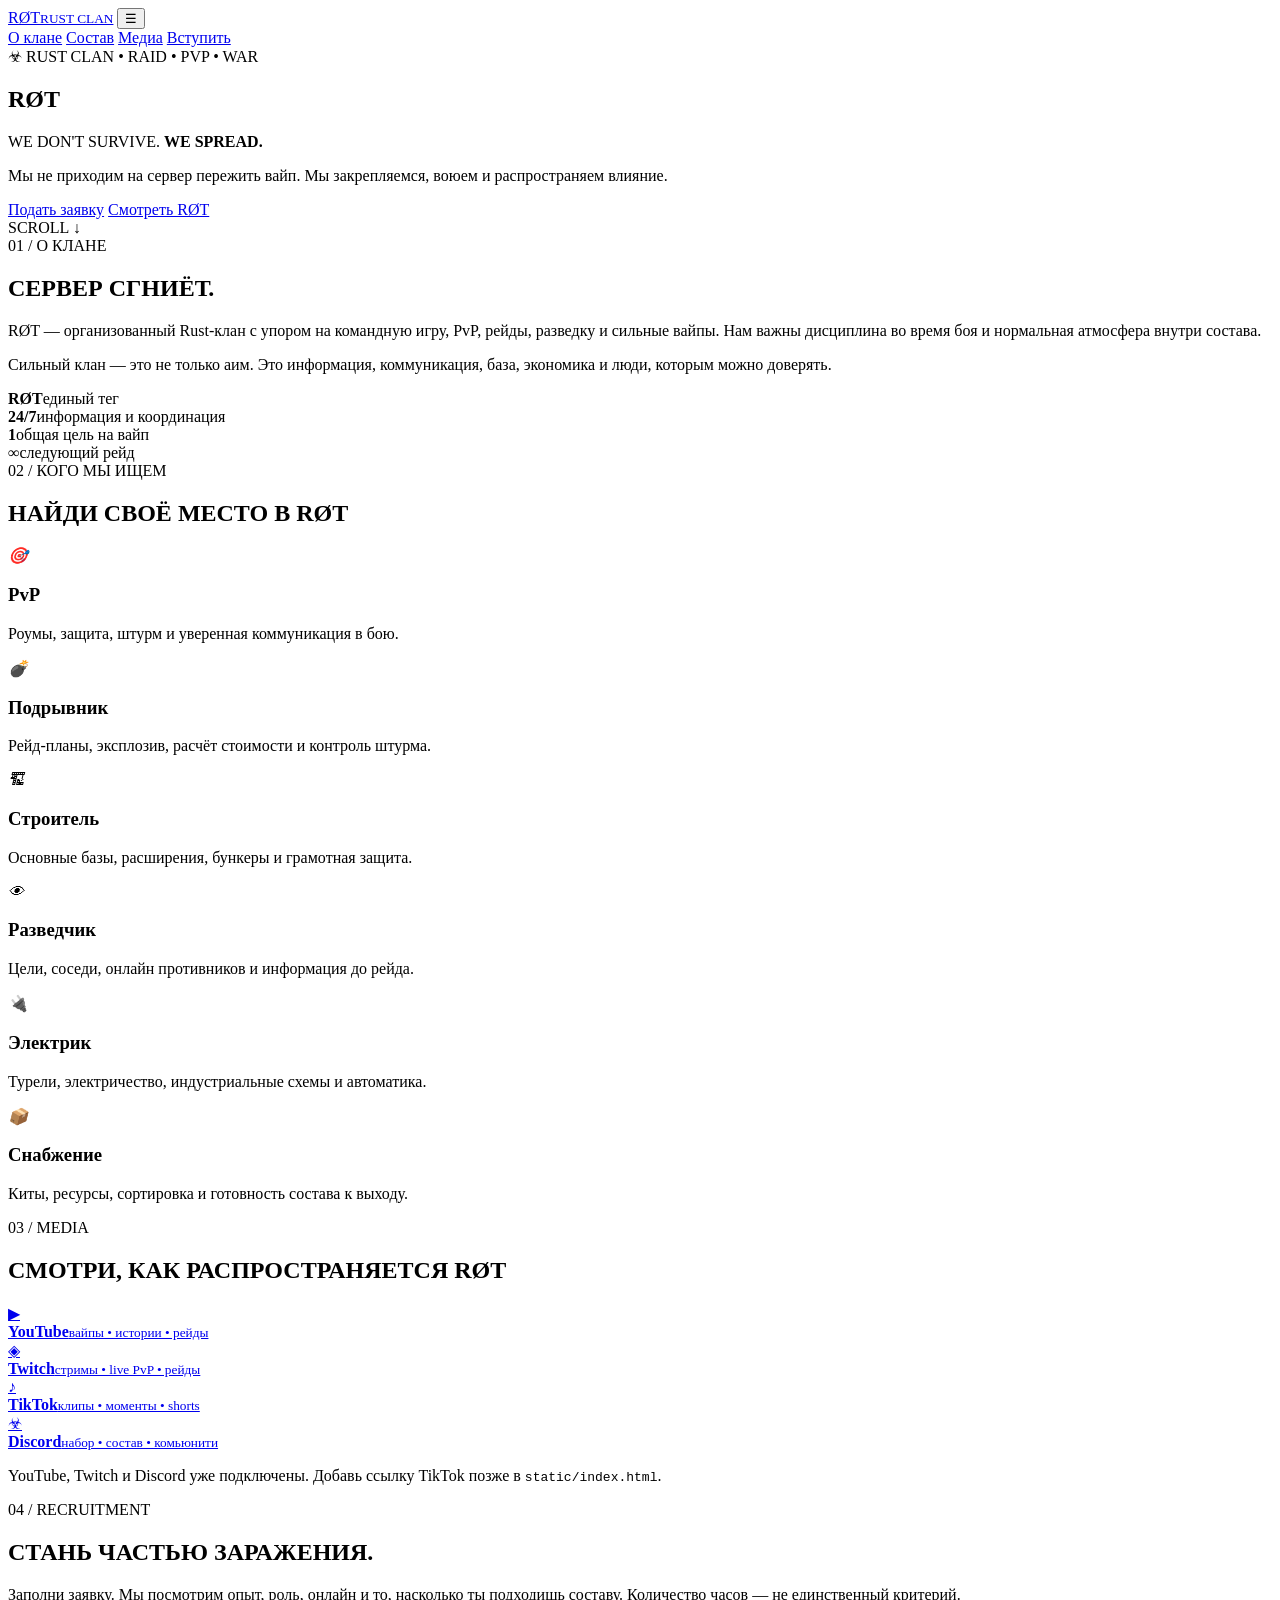
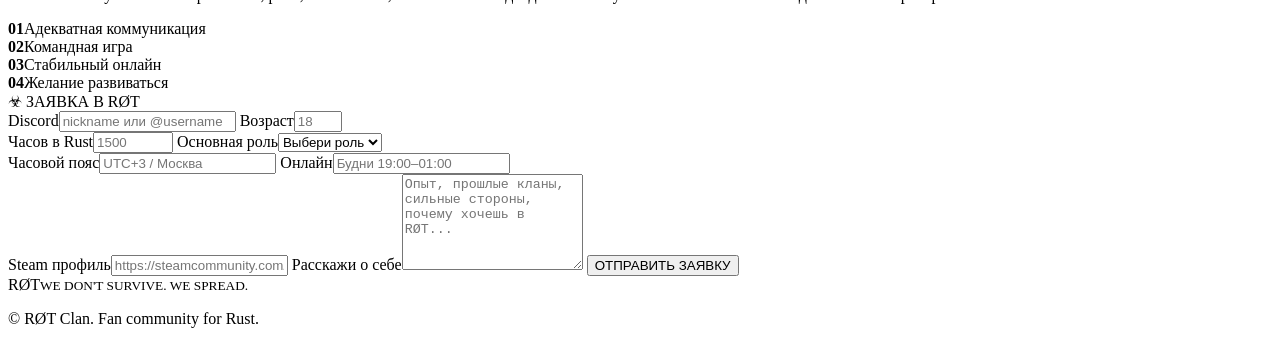
==== index.html @ fae0fb38 "Add files via upload" ====
<!doctype html>
<html lang="ru">
<head>
  <meta charset="utf-8" />
  <meta name="viewport" content="width=device-width, initial-scale=1" />
  <meta name="theme-color" content="#070707" />
  <title>RØT — Rust Clan</title>
  <meta name="description" content="RØT — Rust клан. Рейды, PvP, войны и набор в состав." />
  <link rel="stylesheet" href="/static/styles.css" />
</head>
<body>
  <div class="noise"></div>
  <header class="nav-wrap">
    <nav class="nav container">
      <a href="#home" class="brand"><span>RØT</span><small>RUST CLAN</small></a>
      <button class="menu" aria-label="Открыть меню">☰</button>
      <div class="nav-links">
        <a href="#about">О клане</a>
        <a href="#roles">Состав</a>
        <a href="#media">Медиа</a>
        <a href="#apply" class="nav-cta">Вступить</a>
      </div>
    </nav>
  </header>

  <main>
    <section id="home" class="hero">
      <div class="hero-shade"></div>
      <div class="container hero-content">
        <div class="eyebrow">☣ RUST CLAN • RAID • PVP • WAR</div>
        <h1>R<span>Ø</span>T</h1>
        <p class="slogan">WE DON'T SURVIVE. <b>WE SPREAD.</b></p>
        <p class="lead">Мы не приходим на сервер пережить вайп. Мы закрепляемся, воюем и распространяем влияние.</p>
        <div class="hero-actions">
          <a class="button primary" href="#apply">Подать заявку</a>
          <a class="button ghost" href="#media">Смотреть RØT</a>
        </div>
      </div>
      <div class="scroll-mark">SCROLL ↓</div>
    </section>

    <section id="about" class="section">
      <div class="container grid-two">
        <div>
          <div class="section-kicker">01 / О КЛАНЕ</div>
          <h2>СЕРВЕР <span>СГНИЁТ.</span></h2>
          <p>RØT — организованный Rust-клан с упором на командную игру, PvP, рейды, разведку и сильные вайпы. Нам важны дисциплина во время боя и нормальная атмосфера внутри состава.</p>
          <p class="muted">Сильный клан — это не только аим. Это информация, коммуникация, база, экономика и люди, которым можно доверять.</p>
        </div>
        <div class="stats">
          <div class="stat"><strong>RØT</strong><span>единый тег</span></div>
          <div class="stat"><strong>24/7</strong><span>информация и координация</span></div>
          <div class="stat"><strong>1</strong><span>общая цель на вайп</span></div>
          <div class="stat"><strong>∞</strong><span>следующий рейд</span></div>
        </div>
      </div>
    </section>

    <section id="roles" class="section dark-panel">
      <div class="container">
        <div class="section-kicker">02 / КОГО МЫ ИЩЕМ</div>
        <h2>НАЙДИ СВОЁ <span>МЕСТО В RØT</span></h2>
        <div class="cards">
          <article class="card"><i>🎯</i><h3>PvP</h3><p>Роумы, защита, штурм и уверенная коммуникация в бою.</p></article>
          <article class="card"><i>💣</i><h3>Подрывник</h3><p>Рейд-планы, эксплозив, расчёт стоимости и контроль штурма.</p></article>
          <article class="card"><i>🏗</i><h3>Строитель</h3><p>Основные базы, расширения, бункеры и грамотная защита.</p></article>
          <article class="card"><i>👁</i><h3>Разведчик</h3><p>Цели, соседи, онлайн противников и информация до рейда.</p></article>
          <article class="card"><i>🔌</i><h3>Электрик</h3><p>Турели, электричество, индустриальные схемы и автоматика.</p></article>
          <article class="card"><i>📦</i><h3>Снабжение</h3><p>Киты, ресурсы, сортировка и готовность состава к выходу.</p></article>
        </div>
      </div>
    </section>

    <section id="media" class="section media-section">
      <div class="container">
        <div class="section-kicker">03 / MEDIA</div>
        <h2>СМОТРИ, КАК <span>РАСПРОСТРАНЯЕТСЯ RØT</span></h2>
        <div class="social-grid">
          <a class="social youtube" href="https://www.youtube.com/@weareROT" target="_blank" rel="noreferrer"><span>▶</span><div><b>YouTube</b><small>вайпы • истории • рейды</small></div></a>
          <a class="social twitch" href="https://www.twitch.tv/rotrusttv" target="_blank" rel="noreferrer"><span>◈</span><div><b>Twitch</b><small>стримы • live PvP • рейды</small></div></a>
          <a class="social tiktok" href="https://tiktok.com/" target="_blank" rel="noreferrer"><span>♪</span><div><b>TikTok</b><small>клипы • моменты • shorts</small></div></a>
          <a class="social discord" href="https://discord.gg/8aDauz4qF" target="_blank" rel="noreferrer"><span>☣</span><div><b>Discord</b><small>набор • состав • комьюнити</small></div></a>
        </div>
        <p class="hint">YouTube, Twitch и Discord уже подключены. Добавь ссылку TikTok позже в <code>static/index.html</code>.</p>
      </div>
    </section>

    <section id="apply" class="section application-section">
      <div class="container apply-grid">
        <div class="apply-copy">
          <div class="section-kicker">04 / RECRUITMENT</div>
          <h2>СТАНЬ ЧАСТЬЮ <span>ЗАРАЖЕНИЯ.</span></h2>
          <p>Заполни заявку. Мы посмотрим опыт, роль, онлайн и то, насколько ты подходишь составу. Количество часов — не единственный критерий.</p>
          <div class="requirements">
            <div><b>01</b><span>Адекватная коммуникация</span></div>
            <div><b>02</b><span>Командная игра</span></div>
            <div><b>03</b><span>Стабильный онлайн</span></div>
            <div><b>04</b><span>Желание развиваться</span></div>
          </div>
        </div>

        <form id="applicationForm" class="form-card">
          <div class="form-title"><span>☣</span> ЗАЯВКА В RØT</div>
          <div class="field-row">
            <label>Discord<input name="discord" placeholder="nickname или @username" required maxlength="64" /></label>
            <label>Возраст<input name="age" type="number" min="13" max="99" placeholder="18" required /></label>
          </div>
          <div class="field-row">
            <label>Часов в Rust<input name="rust_hours" type="number" min="0" max="100000" placeholder="1500" required /></label>
            <label>Основная роль<select name="role" required><option value="">Выбери роль</option><option>PvP</option><option>Подрывник</option><option>Строитель</option><option>Разведчик</option><option>Электрик</option><option>Добытчик</option><option>Снабженец</option><option>Универсал</option></select></label>
          </div>
          <div class="field-row">
            <label>Часовой пояс<input name="timezone" placeholder="UTC+3 / Москва" required maxlength="64" /></label>
            <label>Онлайн<input name="online" placeholder="Будни 19:00–01:00" required maxlength="120" /></label>
          </div>
          <label>Steam профиль<input name="steam" placeholder="https://steamcommunity.com/id/..." required maxlength="300" /></label>
          <label>Расскажи о себе<textarea name="about" rows="6" minlength="10" maxlength="2000" placeholder="Опыт, прошлые кланы, сильные стороны, почему хочешь в RØT..." required></textarea></label>
          <button class="button primary submit" type="submit">ОТПРАВИТЬ ЗАЯВКУ</button>
          <div id="formStatus" class="form-status" aria-live="polite"></div>
        </form>
      </div>
    </section>
  </main>

  <footer>
    <div class="container footer-inner">
      <div class="brand"><span>RØT</span><small>WE DON'T SURVIVE. WE SPREAD.</small></div>
      <p>© RØT Clan. Fan community for Rust.</p>
    </div>
  </footer>

  <script src="/static/app.js"></script>
</body>
</html>
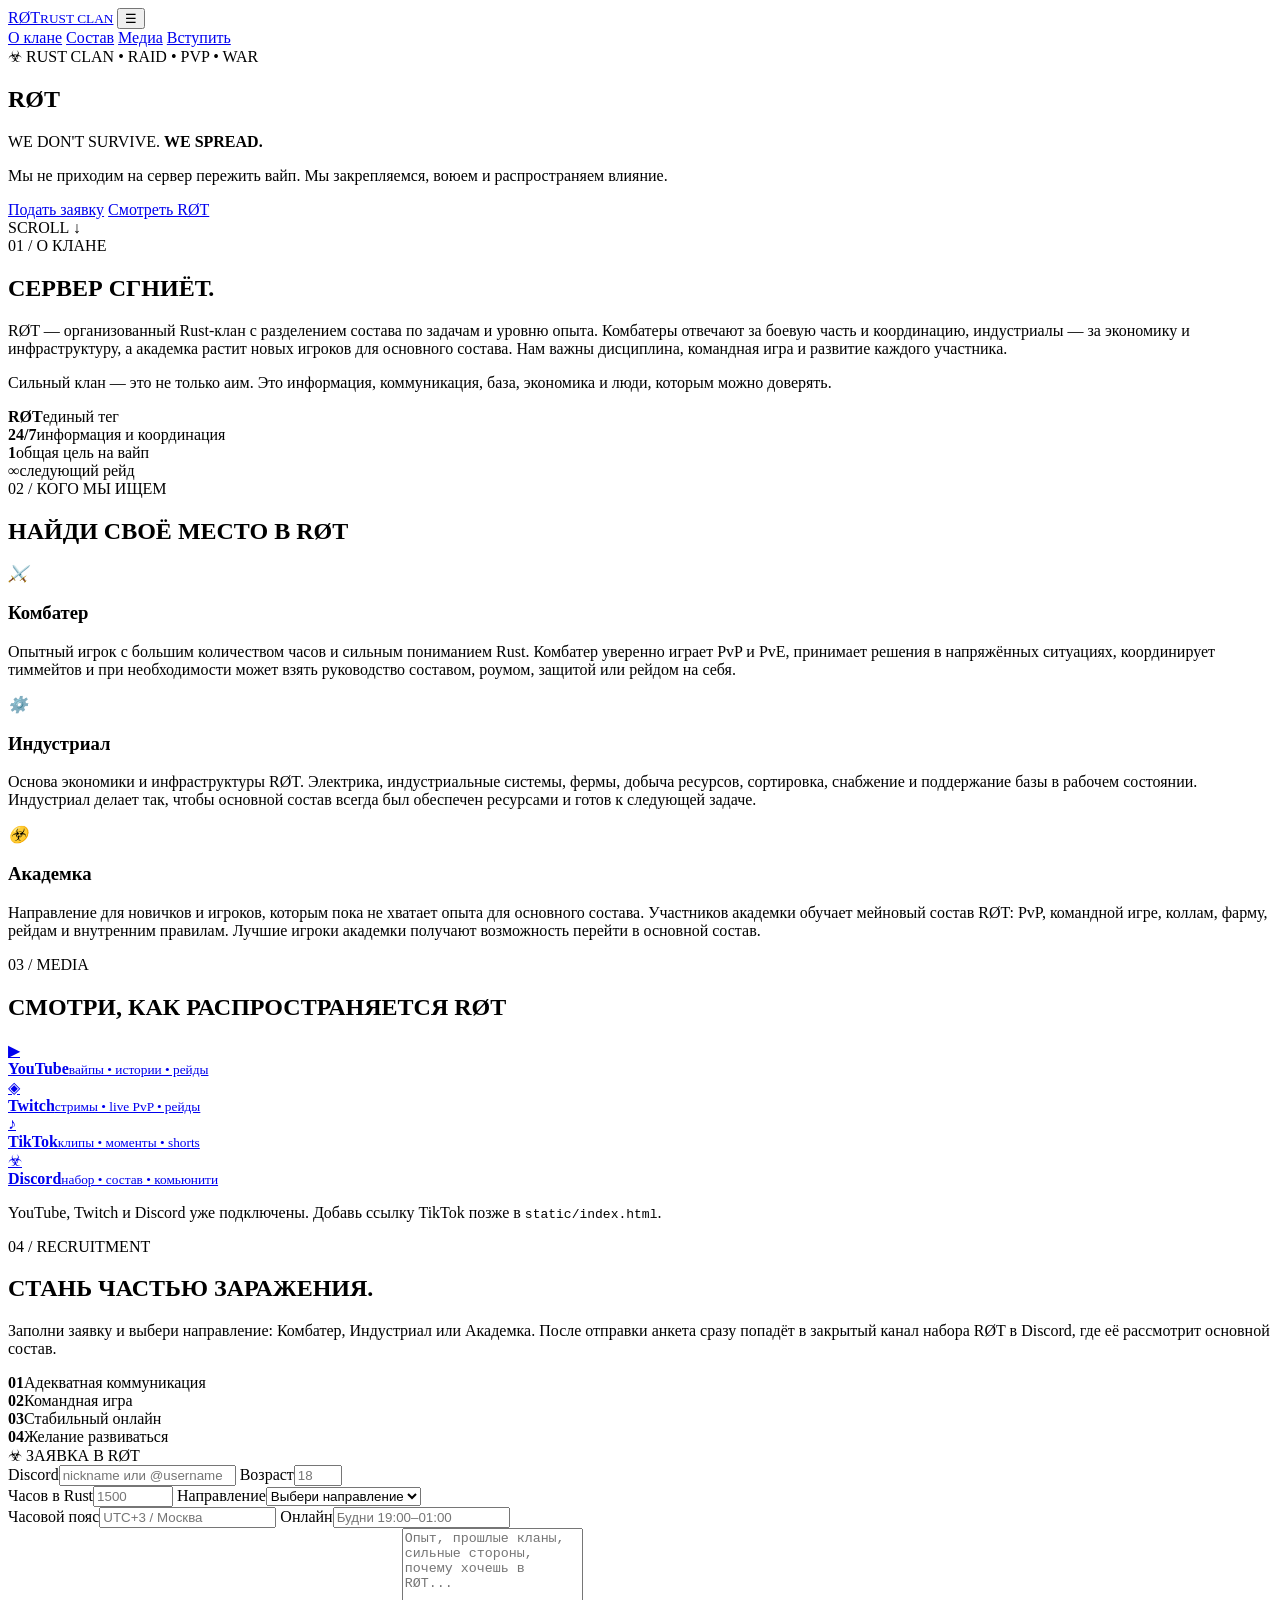
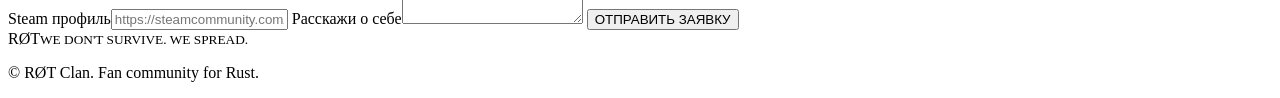
==== commit dbf5d1a8: "Add files via upload" ====
--- a/index.html
+++ b/index.html
@@ -44,7 +44,7 @@
         <div>
           <div class="section-kicker">01 / О КЛАНЕ</div>
           <h2>СЕРВЕР <span>СГНИЁТ.</span></h2>
-          <p>RØT — организованный Rust-клан с упором на командную игру, PvP, рейды, разведку и сильные вайпы. Нам важны дисциплина во время боя и нормальная атмосфера внутри состава.</p>
+          <p>RØT — организованный Rust-клан с разделением состава по задачам и уровню опыта. Комбатеры отвечают за боевую часть и координацию, индустриалы — за экономику и инфраструктуру, а академка растит новых игроков для основного состава. Нам важны дисциплина, командная игра и развитие каждого участника.</p>
           <p class="muted">Сильный клан — это не только аим. Это информация, коммуникация, база, экономика и люди, которым можно доверять.</p>
         </div>
         <div class="stats">
@@ -61,12 +61,9 @@
         <div class="section-kicker">02 / КОГО МЫ ИЩЕМ</div>
         <h2>НАЙДИ СВОЁ <span>МЕСТО В RØT</span></h2>
         <div class="cards">
-          <article class="card"><i>🎯</i><h3>PvP</h3><p>Роумы, защита, штурм и уверенная коммуникация в бою.</p></article>
-          <article class="card"><i>💣</i><h3>Подрывник</h3><p>Рейд-планы, эксплозив, расчёт стоимости и контроль штурма.</p></article>
-          <article class="card"><i>🏗</i><h3>Строитель</h3><p>Основные базы, расширения, бункеры и грамотная защита.</p></article>
-          <article class="card"><i>👁</i><h3>Разведчик</h3><p>Цели, соседи, онлайн противников и информация до рейда.</p></article>
-          <article class="card"><i>🔌</i><h3>Электрик</h3><p>Турели, электричество, индустриальные схемы и автоматика.</p></article>
-          <article class="card"><i>📦</i><h3>Снабжение</h3><p>Киты, ресурсы, сортировка и готовность состава к выходу.</p></article>
+          <article class="card"><i>⚔️</i><h3>Комбатер</h3><p>Опытный игрок с большим количеством часов и сильным пониманием Rust. Комбатер уверенно играет PvP и PvE, принимает решения в напряжённых ситуациях, координирует тиммейтов и при необходимости может взять руководство составом, роумом, защитой или рейдом на себя.</p></article>
+          <article class="card"><i>⚙️</i><h3>Индустриал</h3><p>Основа экономики и инфраструктуры RØT. Электрика, индустриальные системы, фермы, добыча ресурсов, сортировка, снабжение и поддержание базы в рабочем состоянии. Индустриал делает так, чтобы основной состав всегда был обеспечен ресурсами и готов к следующей задаче.</p></article>
+          <article class="card"><i>☣️</i><h3>Академка</h3><p>Направление для новичков и игроков, которым пока не хватает опыта для основного состава. Участников академки обучает мейновый состав RØT: PvP, командной игре, коллам, фарму, рейдам и внутренним правилам. Лучшие игроки академки получают возможность перейти в основной состав.</p></article>
         </div>
       </div>
     </section>
@@ -90,7 +87,7 @@
         <div class="apply-copy">
           <div class="section-kicker">04 / RECRUITMENT</div>
           <h2>СТАНЬ ЧАСТЬЮ <span>ЗАРАЖЕНИЯ.</span></h2>
-          <p>Заполни заявку. Мы посмотрим опыт, роль, онлайн и то, насколько ты подходишь составу. Количество часов — не единственный критерий.</p>
+          <p>Заполни заявку и выбери направление: Комбатер, Индустриал или Академка. После отправки анкета сразу попадёт в закрытый канал набора RØT в Discord, где её рассмотрит основной состав.</p>
           <div class="requirements">
             <div><b>01</b><span>Адекватная коммуникация</span></div>
             <div><b>02</b><span>Командная игра</span></div>
@@ -107,7 +104,7 @@
           </div>
           <div class="field-row">
             <label>Часов в Rust<input name="rust_hours" type="number" min="0" max="100000" placeholder="1500" required /></label>
-            <label>Основная роль<select name="role" required><option value="">Выбери роль</option><option>PvP</option><option>Подрывник</option><option>Строитель</option><option>Разведчик</option><option>Электрик</option><option>Добытчик</option><option>Снабженец</option><option>Универсал</option></select></label>
+            <label>Направление<select name="role" required><option value="">Выбери направление</option><option>Комбатер</option><option>Индустриал</option><option>Академка</option></select></label>
           </div>
           <div class="field-row">
             <label>Часовой пояс<input name="timezone" placeholder="UTC+3 / Москва" required maxlength="64" /></label>
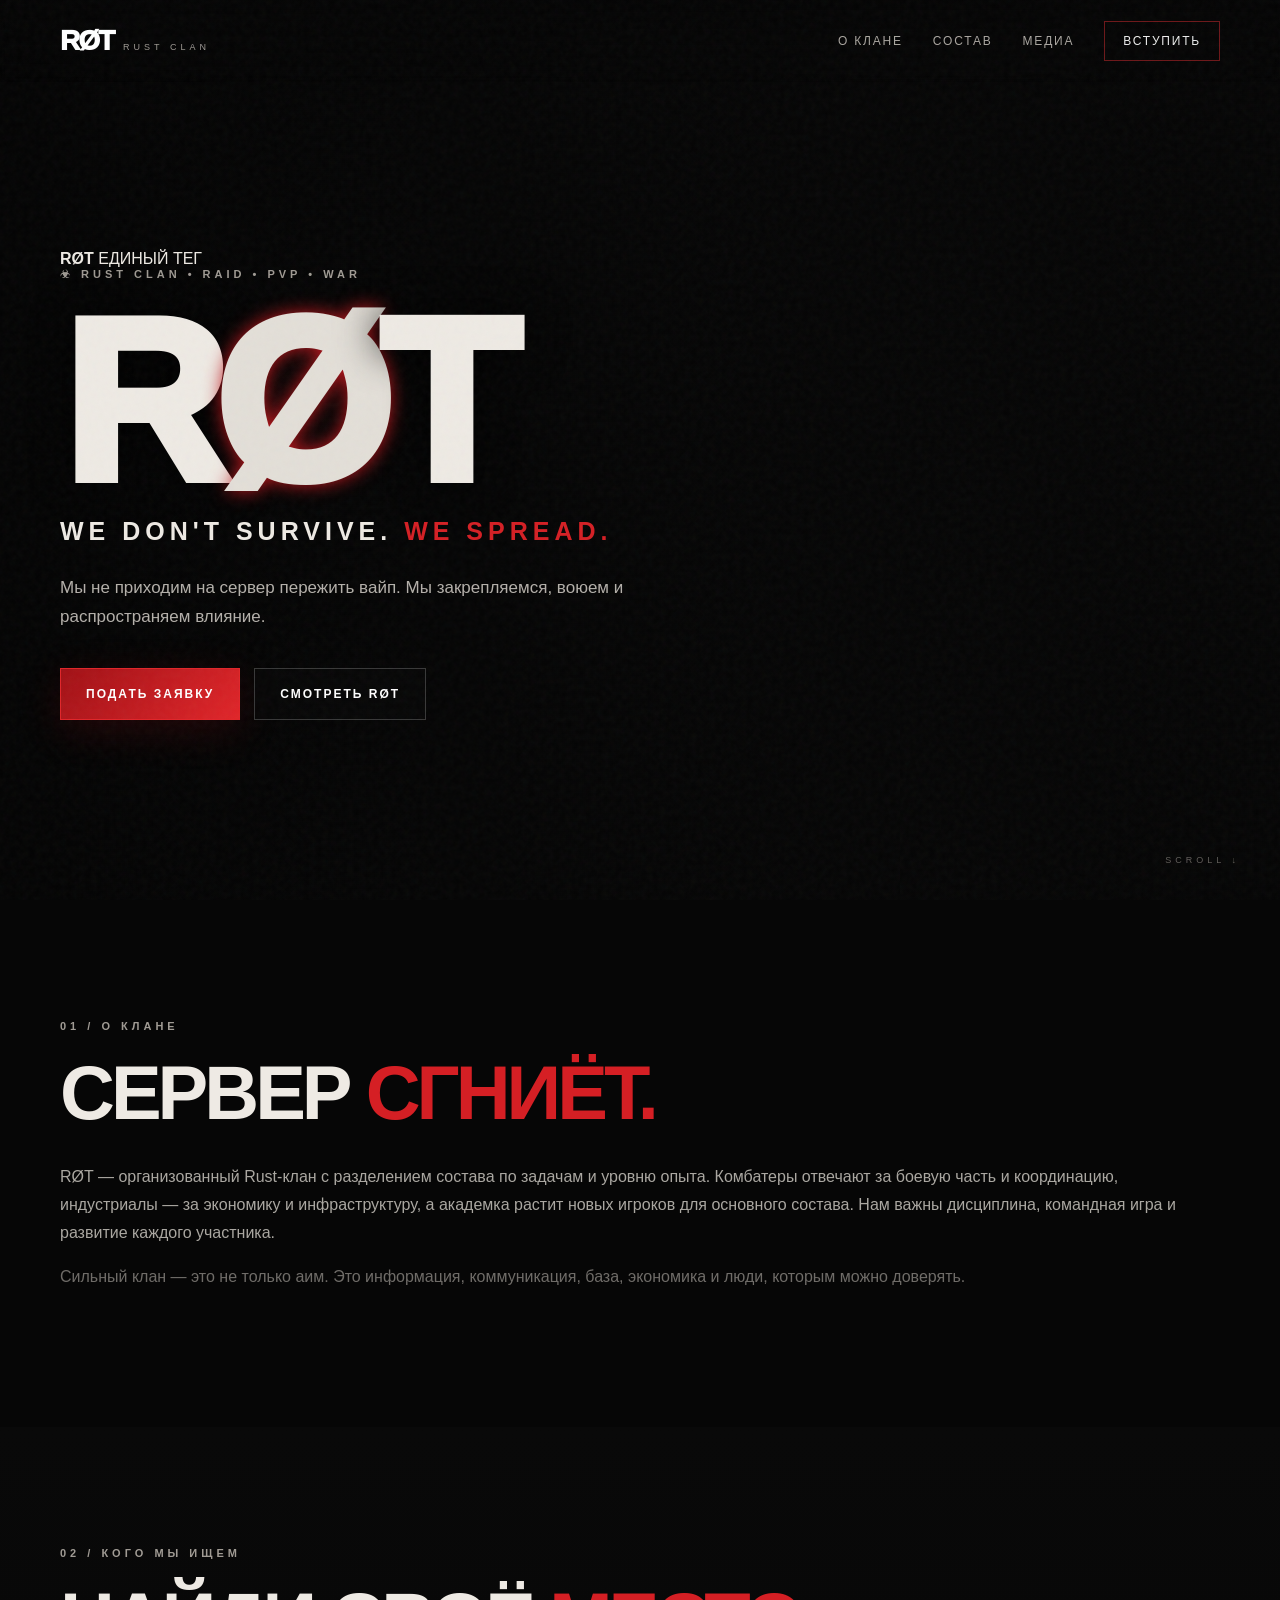
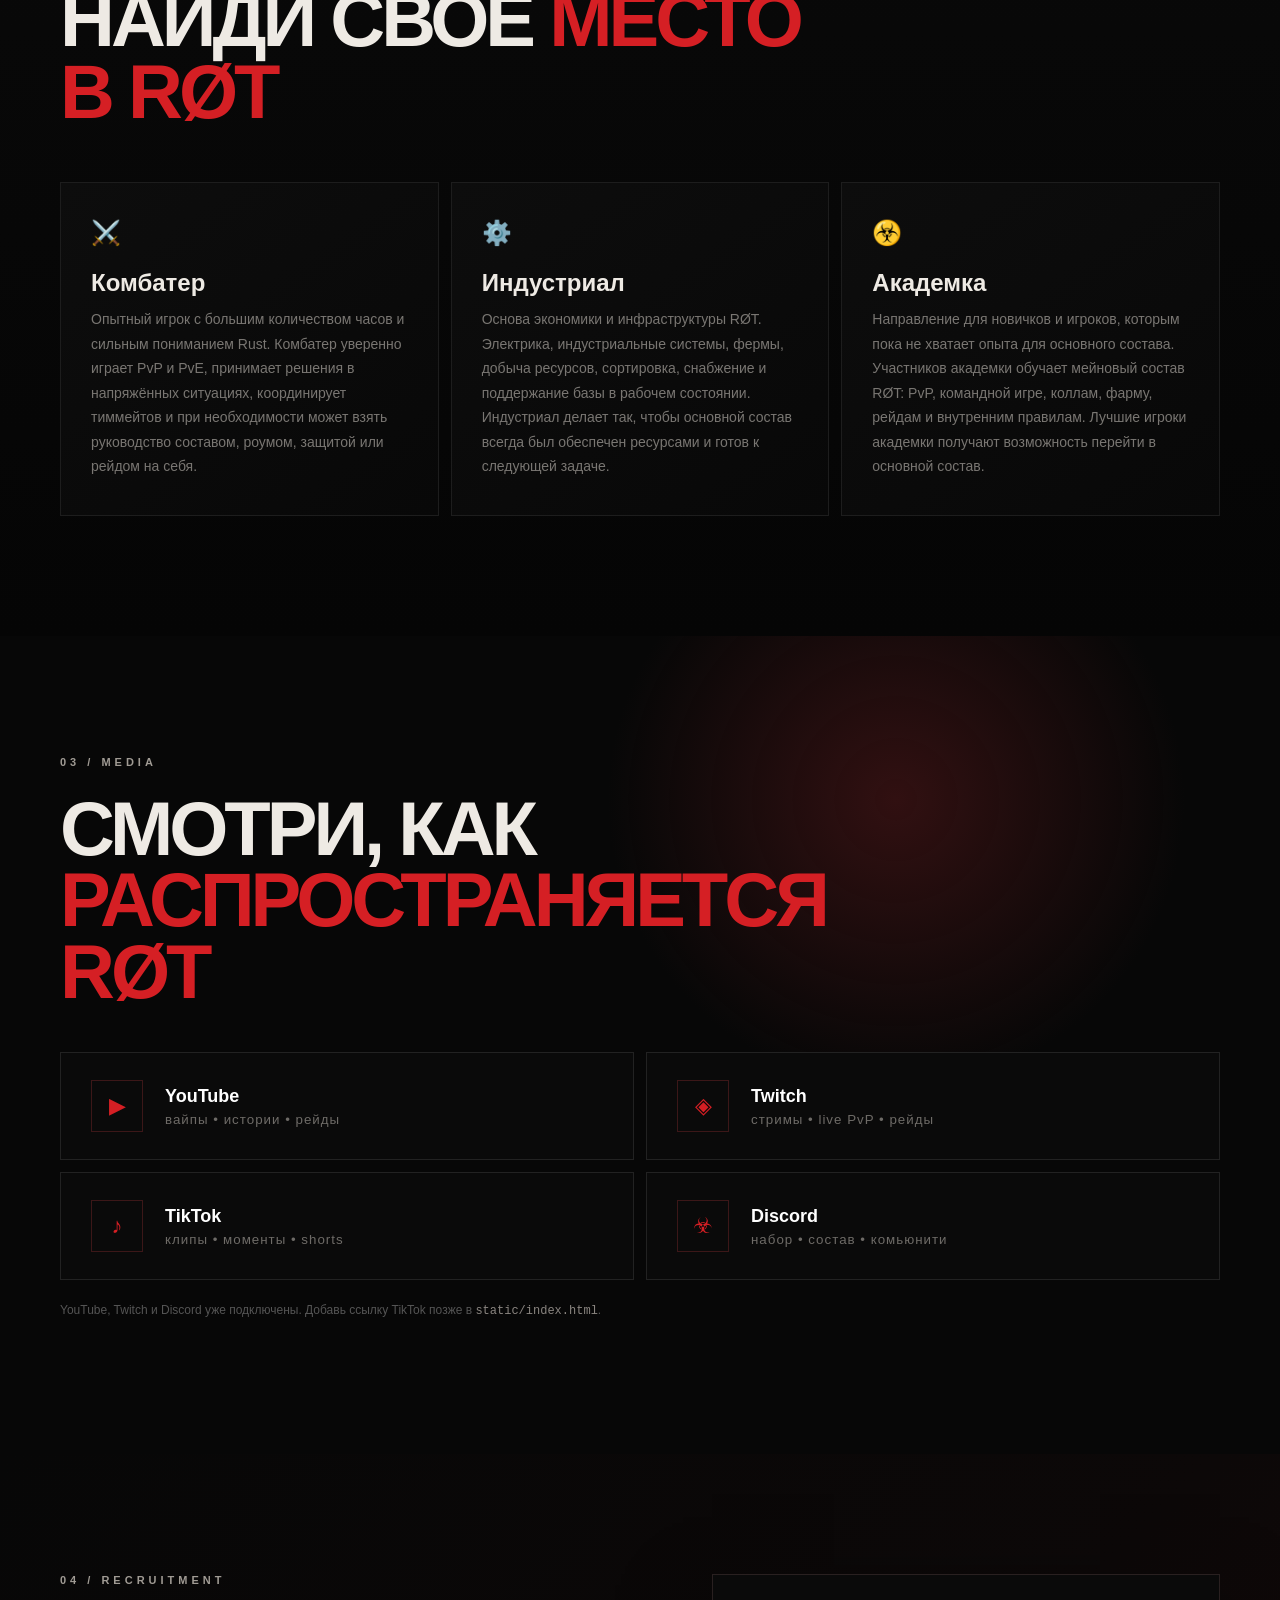
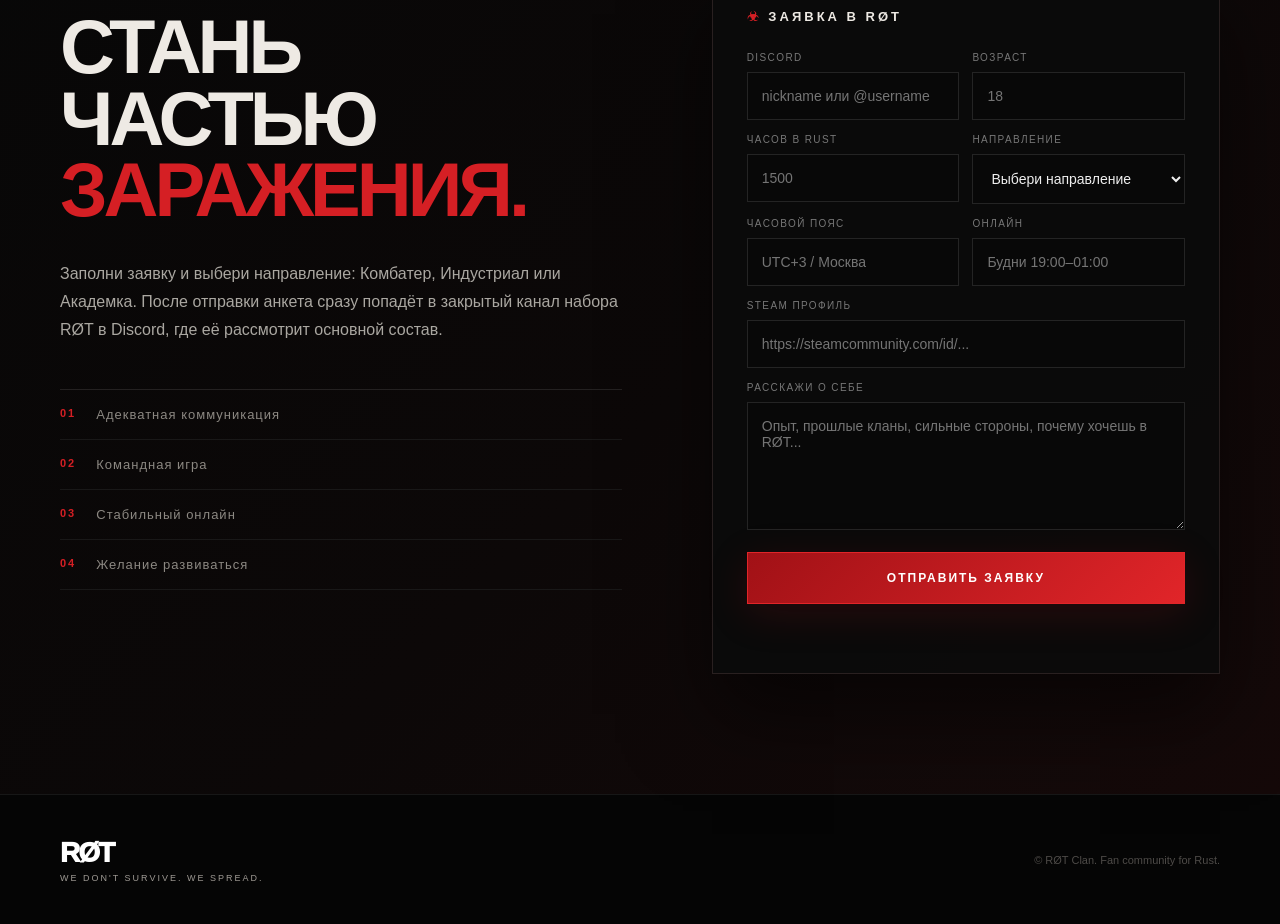
==== commit 6d08042e: "Add files via upload" ====
--- a/index.html
+++ b/index.html
@@ -27,6 +27,10 @@
     <section id="home" class="hero">
       <div class="hero-shade"></div>
       <div class="container hero-content">
+        <div class="hero-tag">
+          <strong>RØT</strong>
+          <span>ЕДИНЫЙ ТЕГ</span>
+        </div>
         <div class="eyebrow">☣ RUST CLAN • RAID • PVP • WAR</div>
         <h1>R<span>Ø</span>T</h1>
         <p class="slogan">WE DON'T SURVIVE. <b>WE SPREAD.</b></p>
@@ -40,19 +44,11 @@
     </section>
 
     <section id="about" class="section">
-      <div class="container grid-two">
-        <div>
-          <div class="section-kicker">01 / О КЛАНЕ</div>
-          <h2>СЕРВЕР <span>СГНИЁТ.</span></h2>
-          <p>RØT — организованный Rust-клан с разделением состава по задачам и уровню опыта. Комбатеры отвечают за боевую часть и координацию, индустриалы — за экономику и инфраструктуру, а академка растит новых игроков для основного состава. Нам важны дисциплина, командная игра и развитие каждого участника.</p>
-          <p class="muted">Сильный клан — это не только аим. Это информация, коммуникация, база, экономика и люди, которым можно доверять.</p>
-        </div>
-        <div class="stats">
-          <div class="stat"><strong>RØT</strong><span>единый тег</span></div>
-          <div class="stat"><strong>24/7</strong><span>информация и координация</span></div>
-          <div class="stat"><strong>1</strong><span>общая цель на вайп</span></div>
-          <div class="stat"><strong>∞</strong><span>следующий рейд</span></div>
-        </div>
+      <div class="container about-clean">
+        <div class="section-kicker">01 / О КЛАНЕ</div>
+        <h2>СЕРВЕР <span>СГНИЁТ.</span></h2>
+        <p>RØT — организованный Rust-клан с разделением состава по задачам и уровню опыта. Комбатеры отвечают за боевую часть и координацию, индустриалы — за экономику и инфраструктуру, а академка растит новых игроков для основного состава. Нам важны дисциплина, командная игра и развитие каждого участника.</p>
+        <p class="muted">Сильный клан — это не только аим. Это информация, коммуникация, база, экономика и люди, которым можно доверять.</p>
       </div>
     </section>
 
@@ -76,7 +72,7 @@
           <a class="social youtube" href="https://www.youtube.com/@weareROT" target="_blank" rel="noreferrer"><span>▶</span><div><b>YouTube</b><small>вайпы • истории • рейды</small></div></a>
           <a class="social twitch" href="https://www.twitch.tv/rotrusttv" target="_blank" rel="noreferrer"><span>◈</span><div><b>Twitch</b><small>стримы • live PvP • рейды</small></div></a>
           <a class="social tiktok" href="https://tiktok.com/" target="_blank" rel="noreferrer"><span>♪</span><div><b>TikTok</b><small>клипы • моменты • shorts</small></div></a>
-          <a class="social discord" href="https://discord.gg/8aDauz4qF" target="_blank" rel="noreferrer"><span>☣</span><div><b>Discord</b><small>набор • состав • комьюнити</small></div></a>
+          <a class="social discord" href="https://discord.gg/JffW3eQeQ" target="_blank" rel="noreferrer"><span>☣</span><div><b>Discord</b><small>набор • состав • комьюнити</small></div></a>
         </div>
         <p class="hint">YouTube, Twitch и Discord уже подключены. Добавь ссылку TikTok позже в <code>static/index.html</code>.</p>
       </div>
--- a/static/styles.css
+++ b/static/styles.css
@@ -0,0 +1,6 @@
+:root{
+  --bg:#060606;--panel:#0b0b0b;--text:#eeeae4;--muted:#918d86;--red:#d51f24;--red2:#781015;--line:#222;
+}
+*{box-sizing:border-box}html{scroll-behavior:smooth}body{margin:0;background:var(--bg);color:var(--text);font-family:Arial,Helvetica,sans-serif;overflow-x:hidden}.container{width:min(1160px,calc(100% - 40px));margin:auto}.noise{position:fixed;inset:0;pointer-events:none;opacity:.055;z-index:99;background-image:url("data:image/svg+xml,%3Csvg viewBox='0 0 180 180' xmlns='http://www.w3.org/2000/svg'%3E%3Cfilter id='n'%3E%3CfeTurbulence type='fractalNoise' baseFrequency='.8' numOctaves='4' stitchTiles='stitch'/%3E%3C/filter%3E%3Crect width='100%25' height='100%25' filter='url(%23n)' opacity='.7'/%3E%3C/svg%3E")}.nav-wrap{position:fixed;top:0;left:0;right:0;z-index:30;background:linear-gradient(#050505ed,#05050590,transparent);backdrop-filter:blur(5px)}.nav{height:82px;display:flex;align-items:center;justify-content:space-between}.brand{display:flex;align-items:baseline;gap:10px;text-decoration:none;color:#fff}.brand span{font-size:28px;font-weight:1000;letter-spacing:-2px}.brand small{font-size:9px;letter-spacing:4px;color:#9f9a94}.nav-links{display:flex;gap:30px;align-items:center}.nav-links a{color:#aaa6a0;text-decoration:none;font-size:12px;letter-spacing:1.8px;text-transform:uppercase}.nav-links a:hover{color:#fff}.nav-cta{border:1px solid #6d1719;padding:12px 18px!important;color:#eee!important}.menu{display:none;background:none;border:0;color:#fff;font-size:24px}.hero{min-height:100vh;position:relative;display:flex;align-items:center;background:url('/static/assets/rot-banner.png') center/cover no-repeat}.hero-shade{position:absolute;inset:0;background:linear-gradient(90deg,#040404f5 3%,#050505bd 45%,#0505056e 75%,#050505c7),linear-gradient(0deg,#060606 0%,transparent 30%)}.hero-content{position:relative;z-index:2;padding-top:70px;max-width:1160px}.eyebrow,.section-kicker{font-size:11px;letter-spacing:4px;color:#a09b94;font-weight:700}.hero h1{font-size:clamp(110px,18vw,230px);line-height:.74;margin:38px 0 28px;letter-spacing:-14px;font-weight:1000;text-shadow:0 0 40px #000}.hero h1 span{color:#e3dfd8;text-shadow:0 0 18px #bf171d}.slogan{font-size:clamp(16px,2vw,25px);letter-spacing:5px;font-weight:800;margin:0 0 28px}.slogan b{color:var(--red)}.lead{max-width:650px;color:#b4b0aa;font-size:17px;line-height:1.7}.hero-actions{display:flex;gap:14px;margin-top:36px}.button{display:inline-flex;align-items:center;justify-content:center;min-height:52px;padding:0 25px;border:1px solid #383838;text-decoration:none;color:#fff;font-size:12px;font-weight:900;letter-spacing:2px;text-transform:uppercase;cursor:pointer;transition:.2s}.button.primary{background:linear-gradient(135deg,#a11116,#e12529);border-color:#e12529;box-shadow:0 10px 40px #a1111630}.button.primary:hover{transform:translateY(-2px);box-shadow:0 14px 50px #d51f2440}.button.ghost{background:#080808a8}.button.ghost:hover{border-color:#777}.scroll-mark{position:absolute;bottom:35px;right:40px;z-index:2;font-size:9px;letter-spacing:4px;color:#605d59}.section{padding:120px 0}.grid-two,.apply-grid{display:grid;grid-template-columns:1.05fr .95fr;gap:90px;align-items:center}.section h2{font-size:clamp(42px,6vw,76px);letter-spacing:-4px;line-height:.94;margin:25px 0 35px;max-width:800px}.section h2 span{color:var(--red)}.section p{color:#aaa7a1;font-size:16px;line-height:1.75}.muted{color:#6f6c68!important}.stats{display:grid;grid-template-columns:1fr 1fr;border:1px solid var(--line)}.stat{min-height:160px;padding:34px;border:1px solid #181818;display:flex;flex-direction:column;justify-content:flex-end;background:linear-gradient(145deg,#0e0e0e,#080808)}.stat strong{font-size:44px;color:#ddd8d0}.stat span{font-size:10px;letter-spacing:2px;text-transform:uppercase;color:#666}.dark-panel{background:linear-gradient(180deg,#090909,#050505)}.cards{display:grid;grid-template-columns:repeat(3,1fr);gap:12px;margin-top:55px}.card{padding:36px 30px;min-height:230px;border:1px solid #1d1d1d;background:linear-gradient(145deg,#0d0d0d,#080808);transition:.2s}.card:hover{border-color:#531416;transform:translateY(-4px)}.card i{font-style:normal;font-size:24px}.card h3{font-size:24px;margin:22px 0 10px}.card p{font-size:14px;color:#797672;margin:0}.media-section{background:radial-gradient(circle at 70% 20%,#311011 0,transparent 26%),#070707}.social-grid{display:grid;grid-template-columns:1fr 1fr;gap:12px;margin-top:45px}.social{padding:27px 30px;border:1px solid #222;text-decoration:none;color:#fff;display:flex;align-items:center;gap:22px;background:#0a0a0a;transition:.2s}.social:hover{border-color:#6b191c;transform:translateX(4px)}.social>span{width:52px;height:52px;border:1px solid #3c1718;display:grid;place-items:center;color:var(--red);font-size:22px}.social div{display:flex;flex-direction:column;gap:5px}.social b{font-size:18px}.social small{color:#6e6b67;letter-spacing:1px}.hint{font-size:12px!important;color:#555!important;margin-top:20px!important}.hint code{color:#8a8580}.application-section{background:linear-gradient(135deg,#070707,#0c0808 55%,#150909)}.apply-grid{align-items:start}.requirements{margin-top:45px;border-top:1px solid #242121}.requirements div{display:flex;gap:20px;padding:17px 0;border-bottom:1px solid #191818;color:#8c8882}.requirements b{color:var(--red);font-size:11px;letter-spacing:2px}.requirements span{font-size:13px;letter-spacing:1px}.form-card{border:1px solid #292020;background:#0a0a0ae8;padding:34px;box-shadow:0 40px 80px #0008}.form-title{font-size:13px;font-weight:900;letter-spacing:3px;margin-bottom:28px}.form-title span{color:var(--red)}.field-row{display:grid;grid-template-columns:1fr 1fr;gap:13px}label{display:flex;flex-direction:column;gap:9px;font-size:10px;letter-spacing:1.4px;text-transform:uppercase;color:#777;margin-bottom:14px}input,select,textarea{width:100%;background:#080808;border:1px solid #242424;color:#eee;padding:15px 14px;outline:none;font:inherit;font-size:14px;text-transform:none;letter-spacing:0;resize:vertical}input:focus,select:focus,textarea:focus{border-color:#79171a;box-shadow:0 0 0 2px #5f11131c}.submit{width:100%;margin-top:8px}.form-status{margin-top:15px;min-height:20px;font-size:13px;color:#a9a59f}.form-status.success{color:#a6d695}.form-status.error{color:#ef7777}footer{border-top:1px solid #171717;padding:42px 0;background:#050505}.footer-inner{display:flex;justify-content:space-between;align-items:center}.footer-inner p{font-size:11px;color:#4e4b48}.footer-inner .brand{flex-direction:column;gap:4px;align-items:flex-start}.footer-inner .brand small{letter-spacing:2px}
+@media(max-width:850px){.nav-links{display:none;position:absolute;top:70px;left:20px;right:20px;background:#080808;border:1px solid #222;padding:20px;flex-direction:column;align-items:stretch}.nav-links.open{display:flex}.menu{display:block}.hero h1{letter-spacing:-8px}.grid-two,.apply-grid{grid-template-columns:1fr;gap:50px}.cards{grid-template-columns:1fr 1fr}.social-grid{grid-template-columns:1fr}.section{padding:90px 0}.form-card{padding:25px}.footer-inner{gap:30px;align-items:flex-start;flex-direction:column}.scroll-mark{display:none}}
+@media(max-width:560px){.container{width:min(100% - 26px,1160px)}.hero{min-height:92vh;background-position:62% center}.hero h1{font-size:112px}.slogan{font-size:14px;letter-spacing:2px}.hero-actions{flex-direction:column;align-items:stretch}.cards,.stats,.field-row{grid-template-columns:1fr}.section h2{font-size:46px;letter-spacing:-2px}.card{min-height:auto}.form-card{padding:20px}}
